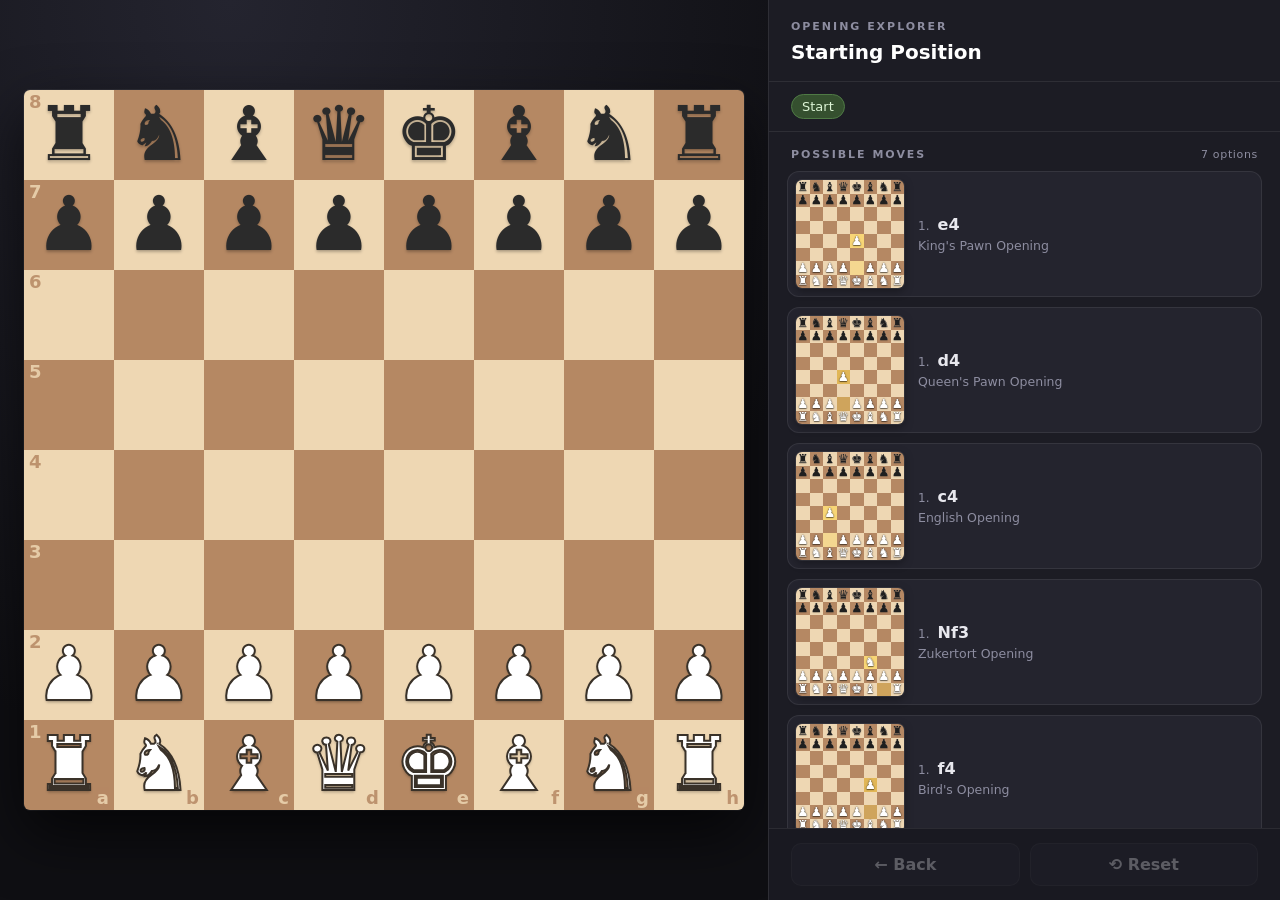
==== index.html @ a08f06f2 "move html to root for gh pages" ====
<!DOCTYPE html>
<html lang="en">
<head>
<meta charset="utf-8">
<meta name="viewport" content="width=device-width, initial-scale=1">
<title>Chess Opening Explorer</title>
<style>
  :root {
    --bg:        #14141a;
    --panel:     #1c1c24;
    --panel-2:   #24242e;
    --line:      rgba(255,255,255,.08);
    --text:      #e8e8ee;
    --muted:     #8d8da0;
    --accent:    #7cc46a;
    --light-sq:  #eed7b3;
    --dark-sq:   #b58863;
  }

  *, *::before, *::after { box-sizing: border-box; }
  html, body { margin: 0; height: 100%; }

  body {
    font-family: ui-sans-serif, system-ui, -apple-system, "Segoe UI", Roboto, Helvetica, Arial, sans-serif;
    background: var(--bg);
    color: var(--text);
    overflow: hidden;
    -webkit-font-smoothing: antialiased;
  }

  .app { display: flex; height: 100dvh; }

  /* ============ LEFT — BOARD (60%) ============ */
  .board-panel {
    flex: 0 0 60%;
    max-width: 60%;
    min-width: 0;
    display: flex;
    align-items: center;
    justify-content: center;
    padding: 24px;
    background: radial-gradient(120% 120% at 30% 0%, #24242f 0%, #0f0f13 70%);
    --board-size: min(calc(60vw - 48px), calc(100vh - 48px));
  }

  .board {
    width: var(--board-size);
    height: var(--board-size);
    display: grid;
    grid-template-columns: repeat(8, 1fr);
    grid-template-rows: repeat(8, 1fr);
    border-radius: 6px;
    overflow: hidden;
    box-shadow: 0 24px 60px rgba(0,0,0,.65), 0 0 0 1px rgba(255,255,255,.07);
  }

  .sq {
    position: relative;
    display: flex;
    align-items: center;
    justify-content: center;
    user-select: none;
  }
  .sq.light { background: var(--light-sq); }
  .sq.dark  { background: var(--dark-sq); }

  /* last-move highlight painted under the piece */
  .sq.last { box-shadow: inset 0 0 0 100px rgba(255, 214, 79, .35); }

  .piece {
    position: relative;
    z-index: 2;
    line-height: 1;
    pointer-events: none;
    font-size: calc(var(--board-size) / 8 * 0.84);
  }
  .piece.w {
    color: #ffffff;
    -webkit-text-stroke: calc(var(--board-size) / 8 * 0.022) #3a3229;
    text-shadow: 0 2px 3px rgba(0,0,0,.35);
  }
  .piece.b {
    color: #2b2b2b;
    text-shadow: 0 2px 3px rgba(0,0,0,.25);
  }
  .sq.dest .piece { animation: pop .18s ease-out; }
  @keyframes pop {
    from { transform: scale(.82); opacity: .35; }
    to   { transform: scale(1);   opacity: 1; }
  }

  .coord {
    position: absolute;
    z-index: 1;
    font-size: calc(var(--board-size) / 8 * 0.2);
    font-weight: 700;
    line-height: 1;
    pointer-events: none;
    opacity: .85;
  }
  .coord.rank { top: 3px; left: 5px; }
  .coord.file { bottom: 3px; right: 5px; }
  .sq.light .coord { color: var(--dark-sq); }
  .sq.dark  .coord { color: var(--light-sq); }

  /* ============ RIGHT — PANEL (40%) ============ */
  .side-panel {
    flex: 1 1 40%;
    min-width: 0;
    display: flex;
    flex-direction: column;
    background: var(--panel);
    border-left: 1px solid var(--line);
    overflow: hidden;
  }

  .side-header {
    padding: 20px 22px 16px;
    border-bottom: 1px solid var(--line);
    flex: 0 0 auto;
  }
  .side-header h1 {
    margin: 0 0 7px;
    font-size: 11px;
    font-weight: 700;
    letter-spacing: .18em;
    text-transform: uppercase;
    color: var(--muted);
  }
  .opening-name {
    font-size: 20px;
    font-weight: 650;
    line-height: 1.25;
    color: #fff;
  }

  /* --- history chips --- */
  .history {
    flex: 0 0 auto;
    display: flex;
    flex-wrap: wrap;
    gap: 6px;
    padding: 12px 22px;
    border-bottom: 1px solid var(--line);
    max-height: 118px;
    overflow-y: auto;
  }
  .hist-chip {
    font: inherit;
    font-size: 13px;
    padding: 4px 10px;
    border-radius: 999px;
    border: 1px solid var(--line);
    background: var(--panel-2);
    color: var(--muted);
    white-space: nowrap;
    cursor: pointer;
    transition: background .14s, color .14s, border-color .14s;
  }
  .hist-chip:hover { color: #fff; border-color: rgba(255,255,255,.28); }
  .hist-chip.current {
    background: #35502f;
    border-color: #4f7a45;
    color: #ddf5d6;
  }

  /* --- moves list --- */
  .moves-wrap {
    flex: 1 1 auto;
    display: flex;
    flex-direction: column;
    min-height: 0;
  }
  .moves-head {
    flex: 0 0 auto;
    display: flex;
    justify-content: space-between;
    align-items: baseline;
    padding: 16px 22px 10px;
    font-size: 11px;
    font-weight: 700;
    letter-spacing: .18em;
    text-transform: uppercase;
    color: var(--muted);
  }
  .moves-head span:last-child { letter-spacing: .06em; text-transform: none; font-weight: 500; }

  .moves {
    flex: 1 1 auto;
    overflow-y: auto;
    padding: 0 18px 20px;
    display: flex;
    flex-direction: column;
    gap: 10px;
    scrollbar-width: thin;
    scrollbar-color: #3a3a48 transparent;
  }
  .moves::-webkit-scrollbar { width: 8px; }
  .moves::-webkit-scrollbar-thumb { background: #3a3a48; border-radius: 4px; }

  /* --- a move card: mini board + text --- */
  .move-btn {
    display: flex;
    align-items: center;
    gap: 14px;
    width: 100%;
    padding: 8px;
    border-radius: 12px;
    border: 1px solid var(--line);
    background: var(--panel-2);
    color: var(--text);
    font: inherit;
    text-align: left;
    cursor: pointer;
    animation: fadeUp .2s ease-out both;
    transition: background .12s, border-color .12s, transform .06s;
  }
  .move-btn:hover,
  .move-btn:focus-visible {
    background: #2e2e3a;
    border-color: rgba(124,196,106,.6);
    outline: none;
  }
  .move-btn:active { transform: scale(.995); }

  @keyframes fadeUp {
    from { opacity: 0; transform: translateY(5px); }
    to   { opacity: 1; transform: none; }
  }

  /* mini board (also used by the large hover preview) */
  .mini-board {
    --mini: 108px;
    flex: 0 0 auto;
    width: var(--mini);
    height: var(--mini);
    display: grid;
    grid-template-columns: repeat(8, 1fr);
    grid-template-rows: repeat(8, 1fr);
    border-radius: 6px;
    overflow: hidden;
    box-shadow: 0 0 0 1px rgba(255,255,255,.08), 0 3px 10px rgba(0,0,0,.35);
  }
  .mini-board .msq {
    position: relative;
    display: flex;
    align-items: center;
    justify-content: center;
  }
  .mini-board .msq.light { background: var(--light-sq); }
  .mini-board .msq.dark  { background: var(--dark-sq); }
  .mini-board .msq.last  { box-shadow: inset 0 0 0 100px rgba(255,214,79,.35); }
  .mini-board .msq.dest  { box-shadow: inset 0 0 0 100px rgba(255,214,79,.6); }

  .mini-board .mpiece {
    position: relative;
    z-index: 2;
    line-height: 1;
    pointer-events: none;
    font-size: calc(var(--mini) / 8 * 0.92);
  }
  .mini-board .mpiece.w {
    color: #ffffff;
    text-shadow: 0 0 1.5px rgba(0,0,0,.85), 0 1px 1px rgba(0,0,0,.45);
  }
  .mini-board .mpiece.b {
    color: #1f1f1f;
    text-shadow: 0 0 1px rgba(255,255,255,.35), 0 1px 1px rgba(0,0,0,.3);
  }

  /* text next to the preview */
  .move-main {
    display: flex;
    flex-direction: column;
    gap: 4px;
    min-width: 0;
    flex: 1 1 auto;
  }
  .move-san-row {
    display: flex;
    align-items: baseline;
    gap: 8px;
    min-width: 0;
  }
  .move-num {
    font-size: 12px;
    font-variant-numeric: tabular-nums;
    color: var(--muted);
  }
  .move-san {
    font-size: 16px;
    font-weight: 650;
    letter-spacing: .01em;
  }
  .move-label {
    font-size: 12.5px;
    color: var(--muted);
    overflow: hidden;
    text-overflow: ellipsis;
    white-space: nowrap;
  }
  .move-arrow {
    margin-left: auto;
    padding-right: 4px;
    color: var(--accent);
    opacity: 0;
    transition: opacity .14s, transform .14s;
  }
  .move-btn:hover .move-arrow,
  .move-btn:focus-visible .move-arrow { opacity: 1; transform: translateX(2px); }

  .empty {
    padding: 26px 20px;
    border: 1px dashed rgba(255,255,255,.16);
    border-radius: 10px;
    color: var(--muted);
    font-size: 14px;
    line-height: 1.65;
    text-align: center;
  }

  /* ---------- LARGE HOVER PREVIEW ---------- */
  .preview {
    position: fixed;
    z-index: 200;
    display: none;
    padding: 10px;
    border-radius: 14px;
    background: rgba(16,16,21,.97);
    border: 1px solid rgba(255,255,255,.13);
    box-shadow: 0 30px 70px rgba(0,0,0,.72), 0 0 0 1px rgba(0,0,0,.4);
    pointer-events: none;            /* never steals the mouse */
    opacity: 0;
    transition: opacity .1s ease-out;
  }
  .preview-board {
    border-radius: 8px;
    box-shadow: 0 0 0 1px rgba(255,255,255,.12), 0 6px 18px rgba(0,0,0,.45);
  }
  .preview-cap {
    margin-top: 9px;
    font-size: 12.5px;
    line-height: 1.3;
    color: var(--muted);
    text-align: center;
    white-space: nowrap;
    overflow: hidden;
    text-overflow: ellipsis;
  }
  .preview-cap b { color: var(--text); font-weight: 650; }

  /* --- footer --- */
  .side-footer {
    flex: 0 0 auto;
    display: flex;
    gap: 10px;
    padding: 14px 22px;
    border-top: 1px solid var(--line);
    background: #191921;
  }
  .side-footer button {
    flex: 1;
    padding: 11px 14px;
    border-radius: 10px;
    border: 1px solid var(--line);
    background: var(--panel-2);
    color: var(--text);
    font: inherit;
    font-weight: 600;
    cursor: pointer;
    transition: background .14s, opacity .14s;
  }
  .side-footer button:hover:not(:disabled) { background: #2e2e3a; }
  .side-footer button:disabled { opacity: .32; cursor: default; }

  /* ============ RESPONSIVE ============ */
  @media (max-width: 1200px) {
    .mini-board { --mini: 92px; }
  }
  @media (max-width: 860px) {
    html, body { overflow: auto; height: auto; }
    .app { flex-direction: column; height: auto; }
    .board-panel {
      flex: 0 0 auto;
      max-width: none;
      padding: 14px;
      --board-size: min(92vw, 58vh);
    }
    .side-panel {
      flex: 0 0 auto;
      border-left: none;
      border-top: 1px solid var(--line);
      min-height: 60vh;
    }
    .moves { max-height: none; }
    .mini-board { --mini: 100px; }
  }
  @media (max-width: 520px) {
    .mini-board { --mini: 84px; }
  }
</style>
</head>
<body>

<div class="app">

  <!-- LEFT: board -->
  <section class="board-panel">
    <div class="board" id="board"></div>
  </section>

  <!-- RIGHT: moves -->
  <aside class="side-panel">
    <header class="side-header">
      <h1>Opening Explorer</h1>
      <div class="opening-name" id="openingName">Starting Position</div>
    </header>

    <div class="history" id="history"></div>

    <div class="moves-wrap">
      <div class="moves-head">
        <span>Possible moves</span>
        <span id="moveCount"></span>
      </div>
      <div class="moves" id="moves"></div>
    </div>

    <footer class="side-footer">
      <button id="backBtn">← Back</button>
      <button id="resetBtn">⟲ Reset</button>
    </footer>
  </aside>

</div>

<!-- floating large preview (positioned by JS, never captures the mouse) -->
<div class="preview" id="preview" aria-hidden="true">
  <div id="previewFrame"></div>
  <div class="preview-cap" id="previewCap"></div>
</div>

<script>
"use strict";

/* =========================================================
   1. CHESS BOARD CORE
   Board = array of 64. Index 0 = a8, index 63 = h1.
   Uppercase = white, lowercase = black, null = empty.
   ========================================================= */

const FILES = "abcdefgh";
const GLYPH = { k:"♚", q:"♛", r:"♜", b:"♝", n:"♞", p:"♟" };

function initialBoard() {
  const b = new Array(64).fill(null);
  const back = ["r","n","b","q","k","b","n","r"];
  for (let i = 0; i < 8; i++) {
    b[i]      = back[i];               // rank 8 (black)
    b[8 + i]  = "p";                   // rank 7
    b[48 + i] = "P";                   // rank 2
    b[56 + i] = back[i].toUpperCase(); // rank 1 (white)
  }
  return b;
}

function sqIndex(sq) {
  return (8 - parseInt(sq[1], 10)) * 8 + FILES.indexOf(sq[0]);
}

/** Apply a UCI move (e2e4 / e7e8q / e1g1) — returns a NEW board. */
function applyUci(board, uci) {
  const b      = board.slice();
  const from   = sqIndex(uci.slice(0, 2));
  const to     = sqIndex(uci.slice(2, 4));
  const promo  = uci[4];
  const piece  = b[from];
  if (!piece) return b;                       // safety

  const lower  = piece.toLowerCase();
  const isWhite = piece === piece.toUpperCase();

  b[to] = promo ? (isWhite ? promo.toUpperCase() : promo) : piece;
  b[from] = null;

  // Castling: king moves two files
  if (lower === "k" && Math.abs((to % 8) - (from % 8)) === 2) {
    const row = Math.floor(from / 8) * 8;
    if (to % 8 === 6) {            // kingside
      b[row + 5] = b[row + 7];
      b[row + 7] = null;
    } else {                       // queenside
      b[row + 3] = b[row + 0];
      b[row + 0] = null;
    }
  }

  // En passant: pawn moves diagonally onto an empty square
  if (lower === "p" && (from % 8) !== (to % 8) && !board[to]) {
    b[Math.floor(from / 8) * 8 + (to % 8)] = null;
  }

  return b;
}

/* =========================================================
   2. OPENING TREE
   n(label, children)  -> position node
   m(san, uci, node)   -> move leading to that node
   ========================================================= */

const n = (label, children) => ({ label, children: children || [] });
const m = (san, uci, next)  => ({ san, uci, next });

const ROOT = n("Starting Position", [

  /* ------------------------- 1. e4 ------------------------- */
  m("e4", "e2e4", n("King's Pawn Opening", [

    m("e5", "e7e5", n("Open Game", [
      m("Nf3", "g1f3", n("King's Knight Opening", [
        m("Nc6", "b8c6", n("Open Game", [
          m("Bb5", "f1b5", n("Ruy Lopez", [
            m("a6", "a7a6", n("Morphy Defense", [
              m("Ba4", "b5a4", n("Ruy Lopez: Main Line", [
                m("Nf6", "g8f6", n("Ruy Lopez: Closed", [
                  m("O-O", "e1g1", n("Ruy Lopez: Closed", [
                    m("Be7", "f8e7", n("Ruy Lopez: Closed Main Line"))
                  ]))
                ])),
                m("Bc5", "f8c5", n("Ruy Lopez: Classical"))
              ])),
              m("Bxc6", "b5c6", n("Exchange Variation", [
                m("dxc6", "d7c6", n("Ruy Lopez: Exchange"))
              ]))
            ])),
            m("Nf6", "g8f6", n("Berlin Defense", [
              m("O-O", "e1g1", n("Berlin Defense", [
                m("Nxe4", "f6e4", n("Berlin: Main Line"))
              ]))
            ])),
            m("Bc5", "f8c5", n("Classical Defense", [
              m("c3", "c2c3", n("Ruy Lopez: Classical", [
                m("Nf6", "g8f6", n("Ruy Lopez: Classical"))
              ]))
            ]))
          ])),
          m("Bc4", "f1c4", n("Italian Game", [
            m("Bc5", "f8c5", n("Giuoco Piano", [
              m("c3", "c2c3", n("Giuoco Piano")),
              m("b4", "b2b4", n("Evans Gambit"))
            ])),
            m("Nf6", "g8f6", n("Two Knights Defense", [
              m("Ng5", "f3g5", n("Two Knights: Main Line", [
                m("d5", "d7d5", n("Two Knights: Main Line"))
              ]))
            ]))
          ])),
          m("d4", "d2d4", n("Scotch Game", [
            m("exd4", "e5d4", n("Scotch Game", [
              m("Nxd4", "f3d4", n("Scotch Game", [
                m("Nf6", "g8f6", n("Scotch: Classical"))
              ]))
            ]))
          ])),
          m("Nc3", "b1c3", n("Three Knights Opening"))
        ])),
        m("Nf6", "g8f6", n("Petrov Defense", [
          m("Nxe5", "f3e5", n("Petrov Defense", [
            m("d6", "d7d6", n("Petrov: Main Line"))
          ]))
        ])),
        m("d6", "d7d6", n("Philidor Defense", [
          m("d4", "d2d4", n("Philidor Defense", [
            m("exd4", "e5d4", n("Philidor: Exchange"))
          ]))
        ]))
      ])),
      m("Nc3", "b1c3", n("Vienna Game", [
        m("Nf6", "g8f6", n("Vienna Game"))
      ])),
      m("f4", "f2f4", n("King's Gambit", [
        m("exf4", "e5f4", n("King's Gambit Accepted"))
      ])),
      m("Bc4", "f1c4", n("Bishop's Opening", [
        m("Nf6", "g8f6", n("Bishop's Opening"))
      ])),
      m("d4", "d2d4", n("Center Game", [
        m("exd4", "e5d4", n("Center Game"))
      ]))
    ])),

    m("c5", "c7c5", n("Sicilian Defense", [
      m("Nf3", "g1f3", n("Sicilian: Open", [
        m("d6", "d7d6", n("Sicilian: Najdorf / Dragon", [
          m("d4", "d2d4", n("Sicilian: Open", [
            m("cxd4", "c5d4", n("Sicilian: Open", [
              m("Nxd4", "f3d4", n("Sicilian: Open", [
                m("Nf6", "g8f6", n("Sicilian: Open", [
                  m("Nc3", "b1c3", n("Sicilian: Main Lines", [
                    m("a6", "a7a6", n("Najdorf Variation")),
                    m("g6", "g7g6", n("Dragon Variation")),
                    m("e6", "e7e6", n("Scheveningen Variation"))
                  ]))
                ]))
              ]))
            ]))
          ]))
        ])),
        m("Nc6", "b8c6", n("Old Sicilian", [
          m("d4", "d2d4", n("Sicilian: Open", [
            m("cxd4", "c5d4", n("Sicilian: Open", [
              m("Nxd4", "f3d4", n("Sicilian: Open", [
                m("Nf6", "g8f6", n("Sveshnikov Variation", [
                  m("Nc3", "b1c3", n("Sveshnikov", [
                    m("e5", "e7e5", n("Sveshnikov Variation"))
                  ]))
                ]))
              ]))
            ]))
          ]))
        ])),
        m("e6", "e7e6", n("Sicilian: Kan", [
          m("d4", "d2d4", n("Sicilian: Kan", [
            m("cxd4", "c5d4", n("Sicilian: Kan", [
              m("Nxd4", "f3d4", n("Sicilian: Kan", [
                m("a6", "a7a6", n("Kan Variation"))
              ]))
            ]))
          ]))
        ]))
      ])),
      m("Nc3", "b1c3", n("Closed Sicilian", [
        m("Nc6", "b8c6", n("Closed Sicilian", [
          m("g3", "g2g3", n("Closed Sicilian"))
        ]))
      ])),
      m("c3", "c2c3", n("Alapin Variation", [
        m("d5", "d7d5", n("Alapin Variation", [
          m("exd5", "e4d5", n("Alapin Variation", [
            m("Qxd5", "d8d5", n("Alapin: Main Line"))
          ]))
        ]))
      ])),
      m("d4", "d2d4", n("Smith-Morra Gambit", [
        m("cxd4", "c5d4", n("Smith-Morra Gambit", [
          m("c3", "c2c3", n("Smith-Morra Gambit", [
            m("dxc3", "d4c3", n("Smith-Morra Accepted"))
          ]))
        ]))
      ]))
    ])),

    m("e6", "e7e6", n("French Defense", [
      m("d4", "d2d4", n("French Defense", [
        m("d5", "d7d5", n("French Defense", [
          m("Nc3", "b1c3", n("French: Classical", [
            m("Nf6", "g8f6", n("French: Classical", [
              m("e5", "e4e5", n("Steinitz Variation", [
                m("Nfd7", "f6d7", n("French: Steinitz"))
              ]))
            ])),
            m("Bb4", "f8b4", n("Winawer Variation"))
          ])),
          m("Nd2", "b1d2", n("Tarrasch Variation")),
          m("e5", "e4e5", n("Advance Variation", [
            m("c5", "c7c5", n("French: Advance"))
          ])),
          m("exd5", "e4d5", n("Exchange Variation", [
            m("exd5", "e6d5", n("French: Exchange"))
          ]))
        ]))
      ]))
    ])),

    m("c6", "c7c6", n("Caro-Kann Defense", [
      m("d4", "d2d4", n("Caro-Kann", [
        m("d5", "d7d5", n("Caro-Kann", [
          m("Nc3", "b1c3", n("Caro-Kann: Classical", [
            m("dxe4", "d5e4", n("Caro-Kann: Classical"))
          ])),
          m("e5", "e4e5", n("Caro-Kann: Advance")),
          m("exd5", "e4d5", n("Caro-Kann: Exchange", [
            m("cxd5", "c6d5", n("Caro-Kann: Exchange"))
          ]))
        ]))
      ]))
    ])),

    m("d5", "d7d5", n("Scandinavian Defense", [
      m("exd5", "e4d5", n("Scandinavian", [
        m("Qxd5", "d8d5", n("Scandinavian", [
          m("Nc3", "b1c3", n("Scandinavian: Main Line", [
            m("Qa5", "d5a5", n("Scandinavian: Main Line"))
          ]))
        ]))
      ]))
    ])),

    m("Nf6", "g8f6", n("Alekhine Defense", [
      m("e5", "e4e5", n("Alekhine Defense", [
        m("Nd5", "f6d5", n("Alekhine: Main Line"))
      ]))
    ])),

    m("d6", "d7d6", n("Pirc Defense", [
      m("d4", "d2d4", n("Pirc Defense", [
        m("Nf6", "g8f6", n("Pirc Defense", [
          m("Nc3", "b1c3", n("Pirc: Classical", [
            m("g6", "g7g6", n("Pirc: Classical"))
          ]))
        ]))
      ]))
    ])),

    m("g6", "g7g6", n("Modern Defense", [
      m("d4", "d2d4", n("Modern Defense", [
        m("Bg7", "f8g7", n("Modern Defense"))
      ]))
    ])),

    m("b6", "b7b6", n("Owen's Defense")),
    m("Nc6", "b8c6", n("Nimzowitsch Defense"))
  ])),

  /* ------------------------- 1. d4 ------------------------- */
  m("d4", "d2d4", n("Queen's Pawn Opening", [

    m("d5", "d7d5", n("Closed Game", [
      m("c4", "c2c4", n("Queen's Gambit", [
        m("e6", "e7e6", n("Queen's Gambit Declined", [
          m("Nc3", "b1c3", n("QGD", [
            m("Nf6", "g8f6", n("QGD: Main Line"))
          ])),
          m("Nf3", "g1f3", n("QGD", [
            m("Nf6", "g8f6", n("QGD: Main Line"))
          ]))
        ])),
        m("c6", "c7c6", n("Slav Defense", [
          m("Nf3", "g1f3", n("Slav Defense", [
            m("Nf6", "g8f6", n("Slav: Main Line"))
          ])),
          m("Nc3", "b1c3", n("Slav Defense", [
            m("dxc4", "d5c4", n("Slav: Main Line"))
          ]))
        ])),
        m("dxc4", "d5c4", n("Queen's Gambit Accepted", [
          m("e3", "e2e3", n("QGA", [
            m("Nf6", "g8f6", n("QGA: Main Line"))
          ]))
        ])),
        m("Nf6", "g8f6", n("Marshall Defense"))
      ])),
      m("Nf3", "g1f3", n("Queen's Pawn", [
        m("Nf6", "g8f6", n("Queen's Pawn", [
          m("c4", "c2c4", n("Transposition to QGD"))
        ]))
      ])),
      m("Bf4", "c1f4", n("London System", [
        m("Nf6", "g8f6", n("London System", [
          m("e3", "e2e3", n("London System"))
        ]))
      ]))
    ])),

    m("Nf6", "g8f6", n("Indian Defense", [
      m("c4", "c2c4", n("Indian Defense", [
        m("e6", "e7e6", n("Nimzo-Indian", [
          m("Nc3", "b1c3", n("Nimzo-Indian", [
            m("Bb4", "f8b4", n("Nimzo-Indian Defense"))
          ]))
        ])),
        m("g6", "g7g6", n("King's Indian", [
          m("Nc3", "b1c3", n("King's Indian", [
            m("Bg7", "f8g7", n("King's Indian", [
              m("e4", "e2e4", n("King's Indian", [
                m("d6", "d7d6", n("King's Indian: Classical"))
              ]))
            ]))
          ]))
        ])),
        m("e5", "e7e5", n("Budapest Gambit"))
      ])),
      m("Nf3", "g1f3", n("Indian Defense", [
        m("g6", "g7g6", n("King's Indian Setup", [
          m("c4", "c2c4", n("King's Indian Setup", [
            m("Bg7", "f8g7", n("King's Indian Setup"))
          ]))
        ]))
      ]))
    ])),

    m("e6", "e7e6", n("Dutch Defense (via e6)", [
      m("c4", "c2c4", n("Dutch Defense", [
        m("f5", "f7f5", n("Dutch Defense"))
      ]))
    ])),

    m("f5", "f7f5", n("Dutch Defense")),
    m("d6", "d7d6", n("Pirc Setup", [
      m("e4", "e2e4", n("Transposition to Pirc"))
    ])),
    m("c5", "c7c5", n("Benoni Defense")),
    m("g6", "g7g6", n("Modern Defense"))
  ])),

  /* ------------------------- 1. c4 ------------------------- */
  m("c4", "c2c4", n("English Opening", [
    m("e5", "e7e5", n("English: Reversed Sicilian", [
      m("Nc3", "b1c3", n("English: Reversed Sicilian", [
        m("Nf6", "g8f6", n("English: Four Knights"))
      ]))
    ])),
    m("Nf6", "g8f6", n("English: Anglo-Indian", [
      m("Nc3", "b1c3", n("English: Anglo-Indian", [
        m("e6", "e7e6", n("English: Anglo-Indian"))
      ]))
    ])),
    m("c5", "c7c5", n("English: Symmetrical", [
      m("Nf3", "g1f3", n("English: Symmetrical", [
        m("Nc6", "b8c6", n("English: Symmetrical"))
      ]))
    ])),
    m("e6", "e7e6", n("English: Agincourt", [
      m("Nf3", "g1f3", n("English", [
        m("d5", "d7d5", n("English: Anglo-Dutch"))
      ]))
    ]))
  ])),

  /* ------------------------- 1. Nf3 ------------------------ */
  m("Nf3", "g1f3", n("Zukertort Opening", [
    m("d5", "d7d5", n("Zukertort", [
      m("d4", "d2d4", n("Zukertort", [
        m("Nf6", "g8f6", n("Transposition to QGD"))
      ]))
    ])),
    m("Nf6", "g8f6", n("Zukertort", [
      m("c4", "c2c4", n("Transposition to English", [
        m("e6", "e7e6", n("Transposition"))
      ]))
    ]))
  ])),

  /* ---------------------- other first moves ---------------- */
  m("f4", "f2f4", n("Bird's Opening", [
    m("d5", "d7d5", n("Bird's Opening"))
  ])),
  m("b3", "b2b3", n("Nimzo-Larsen Attack")),
  m("g3", "g2g3", n("Benko Opening"))
]);

/* =========================================================
   3. APP STATE + RENDERING
   ========================================================= */

const boardEl       = document.getElementById("board");
const movesEl       = document.getElementById("moves");
const historyEl     = document.getElementById("history");
const openingNameEl = document.getElementById("openingName");
const moveCountEl   = document.getElementById("moveCount");
const backBtn       = document.getElementById("backBtn");
const resetBtn      = document.getElementById("resetBtn");

const previewEl      = document.getElementById("preview");
const previewFrame   = document.getElementById("previewFrame");
const previewCap     = document.getElementById("previewCap");

/** Moves played from the root, e.g. [ {san,uci,next}, ... ] */
let path = [];

function currentNode() {
  let node = ROOT;
  for (const mv of path) node = mv.next;
  return node;
}

function currentBoard() {
  let b = initialBoard();
  for (const mv of path) b = applyUci(b, mv.uci);
  return b;
}

/* ---------- board rendering ---------- */
function renderBoard(board, lastMove) {
  const fromIdx = lastMove ? sqIndex(lastMove.uci.slice(0, 2)) : -1;
  const toIdx   = lastMove ? sqIndex(lastMove.uci.slice(2, 4)) : -1;

  const frag = document.createDocumentFragment();

  for (let i = 0; i < 64; i++) {
    const row = (i / 8) | 0;
    const col = i % 8;

    const sq = document.createElement("div");
    sq.className = "sq " + ((row + col) % 2 === 0 ? "light" : "dark");
    if (i === fromIdx) sq.classList.add("last");
    if (i === toIdx)   sq.classList.add("last", "dest");

    // coordinates
    if (col === 0) {
      const r = document.createElement("span");
      r.className = "coord rank";
      r.textContent = 8 - row;
      sq.appendChild(r);
    }
    if (row === 7) {
      const f = document.createElement("span");
      f.className = "coord file";
      f.textContent = FILES[col];
      sq.appendChild(f);
    }

    const p = board[i];
    if (p) {
      const el = document.createElement("span");
      const isWhite = p === p.toUpperCase();
      el.className = "piece " + (isWhite ? "w" : "b");
      el.textContent = GLYPH[p.toLowerCase()];
      sq.appendChild(el);
    }

    frag.appendChild(sq);
  }

  boardEl.replaceChildren(frag);
}

/* ---------- reusable mini board builder ---------- */
function buildMiniBoard(board, uci, extraClass) {
  const fromIdx = sqIndex(uci.slice(0, 2));
  const toIdx   = sqIndex(uci.slice(2, 4));

  const wrap = document.createElement("span");
  wrap.className = "mini-board" + (extraClass ? " " + extraClass : "");
  wrap.setAttribute("aria-hidden", "true");

  const frag = document.createDocumentFragment();

  for (let i = 0; i < 64; i++) {
    const row = (i / 8) | 0;
    const col = i % 8;

    const sq = document.createElement("span");
    sq.className = "msq " + ((row + col) % 2 === 0 ? "light" : "dark");
    if (i === fromIdx) sq.classList.add("last");
    if (i === toIdx)   sq.classList.add("last", "dest");

    const p = board[i];
    if (p) {
      const el = document.createElement("span");
      const isWhite = p === p.toUpperCase();
      el.className = "mpiece " + (isWhite ? "w" : "b");
      el.textContent = GLYPH[p.toLowerCase()];
      sq.appendChild(el);
    }

    frag.appendChild(sq);
  }

  wrap.appendChild(frag);
  return wrap;
}

/* =========================================================
   4. LARGE HOVER PREVIEW
   ========================================================= */

let previewToken = 0;

/** Size of the large board, kept reasonable for any viewport. */
function previewSize() {
  const byHeight = window.innerHeight * 0.46;
  const byWidth  = window.innerWidth  * 0.30;
  return Math.round(Math.min(380, Math.max(190, Math.min(byHeight, byWidth))));
}

function showPreview(anchorEl, board, mv) {
  const token = ++previewToken;
  const size  = previewSize();

  // 1) content
  const grid = buildMiniBoard(board, mv.uci, "preview-board");
  grid.style.setProperty("--mini", size + "px");
  previewFrame.replaceChildren(grid);

  previewCap.replaceChildren();
  const sanB = document.createElement("b");
  sanB.textContent = mv.san;
  previewCap.append(sanB, document.createTextNode("  ·  " + mv.next.label));

  // 2) make it measurable but invisible
  previewEl.style.width   = (size + 22) + "px";   // 10px padding + 1px border each side
  previewEl.style.display = "block";
  previewEl.style.opacity = "0";

  // 3) position next to the card
  const r  = anchorEl.getBoundingClientRect();
  const pw = previewEl.offsetWidth;
  const ph = previewEl.offsetHeight;
  const GAP = 18;
  const PAD = 10;

  let left = r.left - pw - GAP;                       // preferred: to the left, over the board
  if (left < PAD) left = r.right + GAP;               // else: to the right
  if (left + pw > window.innerWidth - PAD) {          // last resort: clamp inside
    left = Math.max(PAD, window.innerWidth - pw - PAD);
  }

  let top = r.top + r.height / 2 - ph / 2;            // vertically centered on the card
  top = Math.max(PAD, Math.min(top, window.innerHeight - ph - PAD));

  previewEl.style.left = Math.round(left) + "px";
  previewEl.style.top  = Math.round(top)  + "px";

  // 4) fade in (only if this call is still the latest one)
  requestAnimationFrame(() => {
    if (token === previewToken) previewEl.style.opacity = "1";
  });
}

function hidePreview() {
  previewToken++;
  previewEl.style.display = "none";
  previewEl.style.opacity = "0";
  previewFrame.replaceChildren();
}

/* ---------- history chips ---------- */
function renderHistory() {
  const frag = document.createDocumentFragment();

  const start = document.createElement("button");
  start.className = "hist-chip" + (path.length === 0 ? " current" : "");
  start.textContent = "Start";
  start.addEventListener("click", () => { path = []; render(); });
  frag.appendChild(start);

  path.forEach((mv, i) => {
    const chip = document.createElement("button");
    const moveNo = Math.floor(i / 2) + 1;
    const isWhiteMove = i % 2 === 0;
    chip.className = "hist-chip" + (i === path.length - 1 ? " current" : "");
    chip.textContent = (isWhiteMove ? moveNo + ". " : "") + mv.san;
    chip.addEventListener("click", () => { path = path.slice(0, i + 1); render(); });
    frag.appendChild(chip);
  });

  historyEl.replaceChildren(frag);
  historyEl.scrollTop = historyEl.scrollHeight;
}

/* ---------- move cards with mini board previews ---------- */
function renderMoves(node, board) {
  const count = node.children.length;
  moveCountEl.textContent = count ? count + (count === 1 ? " option" : " options") : "";

  if (!count) {
    const div = document.createElement("div");
    div.className = "empty";
    div.innerHTML = "End of this line.<br>Use <strong>← Back</strong> to try another option.";
    movesEl.replaceChildren(div);
    return;
  }

  const moveNo = Math.floor(path.length / 2) + 1;
  const whiteToMove = path.length % 2 === 0;

  const frag = document.createDocumentFragment();

  node.children.forEach((mv, i) => {
    // board position that WOULD result from this move
    const after = applyUci(board, mv.uci);

    const btn = document.createElement("button");
    btn.className = "move-btn";
    btn.style.animationDelay = (i * 22) + "ms";
    btn.setAttribute("aria-label", mv.san + ", " + mv.next.label);

    // 1) small board preview
    btn.appendChild(buildMiniBoard(after, mv.uci));

    // 2) text
    const main = document.createElement("span");
    main.className = "move-main";

    const sanRow = document.createElement("span");
    sanRow.className = "move-san-row";

    const num = document.createElement("span");
    num.className = "move-num";
    num.textContent = whiteToMove ? moveNo + "." : moveNo + "…";

    const san = document.createElement("span");
    san.className = "move-san";
    san.textContent = mv.san;

    sanRow.append(num, san);

    const label = document.createElement("span");
    label.className = "move-label";
    label.textContent = mv.next.label;

    main.append(sanRow, label);

    // 3) arrow
    const arrow = document.createElement("span");
    arrow.className = "move-arrow";
    arrow.textContent = "→";

    btn.append(main, arrow);

    // 4) behaviour
    btn.addEventListener("mouseenter", () => showPreview(btn, after, mv));
    btn.addEventListener("mouseleave", hidePreview);
    btn.addEventListener("focus",      () => showPreview(btn, after, mv));
    btn.addEventListener("blur",       hidePreview);

    btn.addEventListener("click", () => {
      hidePreview();
      path.push(mv);
      render();
    });

    frag.appendChild(btn);
  });

  movesEl.replaceChildren(frag);
  movesEl.scrollTop = 0;
}

/* ---------- master render ---------- */
function render() {
  hidePreview();

  const node     = currentNode();
  const board    = currentBoard();
  const lastMove = path.length ? path[path.length - 1] : null;

  renderBoard(board, lastMove);
  openingNameEl.textContent = node.label;
  renderHistory();
  renderMoves(node, board);

  backBtn.disabled  = path.length === 0;
  resetBtn.disabled = path.length === 0;
}

/* ---------- controls ---------- */
backBtn.addEventListener("click", () => {
  if (path.length) { path.pop(); render(); }
});
resetBtn.addEventListener("click", () => {
  path = [];
  render();
});
document.addEventListener("keydown", (e) => {
  if (e.key === "ArrowLeft" && path.length) { path.pop(); render(); }
  if (e.key === "Escape") hidePreview();
});

/* the floating preview must never be stale */
movesEl.addEventListener("scroll", hidePreview, { passive: true });
window.addEventListener("scroll", hidePreview, { passive: true });
window.addEventListener("resize", hidePreview);

/* ---------- go ---------- */
render();
</script>
</body>
</html>
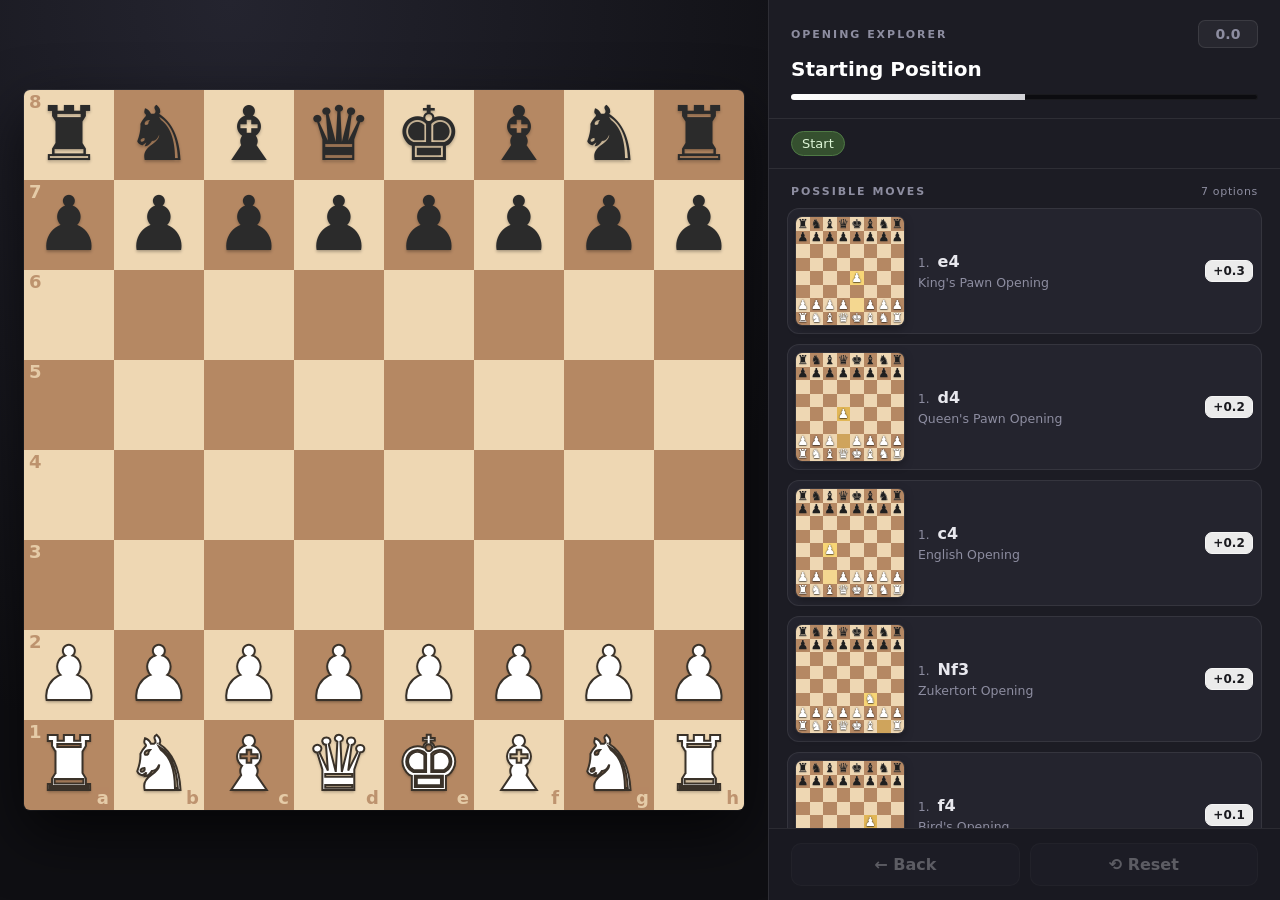
==== commit 0bfc0386: "add move scores" ====
--- a/index.html
+++ b/index.html
@@ -114,13 +114,21 @@
     overflow: hidden;
   }
 
+  /* ---------- header with score + eval bar ---------- */
   .side-header {
-    padding: 20px 22px 16px;
+    padding: 20px 22px 18px;
     border-bottom: 1px solid var(--line);
     flex: 0 0 auto;
   }
-  .side-header h1 {
-    margin: 0 0 7px;
+  .header-row {
+    display: flex;
+    align-items: center;
+    justify-content: space-between;
+    gap: 12px;
+    margin-bottom: 9px;
+  }
+  .header-row h1 {
+    margin: 0;
     font-size: 11px;
     font-weight: 700;
     letter-spacing: .18em;
@@ -134,7 +142,49 @@
     color: #fff;
   }
 
-  /* --- history chips --- */
+  /* chess.com-style eval bar */
+  .eval-bar {
+    margin-top: 12px;
+    height: 6px;
+    border-radius: 3px;
+    background: #0c0c10;
+    overflow: hidden;
+    box-shadow: inset 0 0 0 1px rgba(255,255,255,.06);
+  }
+  .eval-fill {
+    height: 100%;
+    width: 50%;
+    background: linear-gradient(90deg, #ffffff, #d2d2d6);
+    transition: width .35s cubic-bezier(.22,.61,.36,1);
+  }
+
+  /* ---------- score badges (shared) ---------- */
+  .score-badge {
+    display: inline-flex;
+    align-items: center;
+    justify-content: center;
+    min-width: 48px;
+    padding: 4px 9px;
+    border-radius: 7px;
+    font-size: 12.5px;
+    font-weight: 700;
+    font-variant-numeric: tabular-nums;
+    letter-spacing: .01em;
+    white-space: nowrap;
+    border: 1px solid transparent;
+    transition: background .15s, color .15s, border-color .15s;
+  }
+  .score-badge.w  { background: #ebebeb; color: #1a1a1f; border-color: #f5f5f5; }
+  .score-badge.b  { background: #17171d; color: #ebebeb; border-color: rgba(255,255,255,.22); }
+  .score-badge.eq { background: rgba(255,255,255,.05); color: var(--muted); border-color: rgba(255,255,255,.09); }
+
+  .header-score {
+    font-size: 14px;
+    padding: 5px 12px;
+    min-width: 60px;
+  }
+
+  /* ---------- history chips ---------- */
   .history {
     flex: 0 0 auto;
     display: flex;
@@ -164,7 +214,7 @@
     color: #ddf5d6;
   }
 
-  /* --- moves list --- */
+  /* ---------- moves list ---------- */
   .moves-wrap {
     flex: 1 1 auto;
     display: flex;
@@ -228,7 +278,7 @@
     to   { opacity: 1; transform: none; }
   }
 
-  /* mini board (also used by the large hover preview) */
+  /* mini board */
   .mini-board {
     --mini: 108px;
     flex: 0 0 auto;
@@ -299,15 +349,14 @@
     text-overflow: ellipsis;
     white-space: nowrap;
   }
-  .move-arrow {
-    margin-left: auto;
-    padding-right: 4px;
-    color: var(--accent);
-    opacity: 0;
-    transition: opacity .14s, transform .14s;
-  }
-  .move-btn:hover .move-arrow,
-  .move-btn:focus-visible .move-arrow { opacity: 1; transform: translateX(2px); }
+
+  /* score badge on each move card */
+  .move-score {
+    flex: 0 0 auto;
+    min-width: 46px;
+    font-size: 12px;
+    padding: 3px 7px;
+  }
 
   .empty {
     padding: 26px 20px;
@@ -329,7 +378,7 @@
     background: rgba(16,16,21,.97);
     border: 1px solid rgba(255,255,255,.13);
     box-shadow: 0 30px 70px rgba(0,0,0,.72), 0 0 0 1px rgba(0,0,0,.4);
-    pointer-events: none;            /* never steals the mouse */
+    pointer-events: none;
     opacity: 0;
     transition: opacity .1s ease-out;
   }
@@ -348,6 +397,17 @@
     text-overflow: ellipsis;
   }
   .preview-cap b { color: var(--text); font-weight: 650; }
+  .preview-score {
+    display: inline-block;
+    font-weight: 700;
+    font-variant-numeric: tabular-nums;
+    padding: 1px 6px;
+    border-radius: 4px;
+    margin-left: 3px;
+  }
+  .preview-score.w  { background: #ebebeb; color: #1a1a1f; }
+  .preview-score.b  { background: #17171d; color: #ebebeb; }
+  .preview-score.eq { color: var(--muted); }
 
   /* --- footer --- */
   .side-footer {
@@ -373,10 +433,7 @@
   .side-footer button:hover:not(:disabled) { background: #2e2e3a; }
   .side-footer button:disabled { opacity: .32; cursor: default; }
 
-  /* ============ RESPONSIVE ============ */
-  @media (max-width: 1200px) {
-    .mini-board { --mini: 92px; }
-  }
+  @media (max-width: 1200px) { .mini-board { --mini: 92px; } }
   @media (max-width: 860px) {
     html, body { overflow: auto; height: auto; }
     .app { flex-direction: column; height: auto; }
@@ -395,25 +452,28 @@
     .moves { max-height: none; }
     .mini-board { --mini: 100px; }
   }
-  @media (max-width: 520px) {
-    .mini-board { --mini: 84px; }
-  }
+  @media (max-width: 520px) { .mini-board { --mini: 84px; } }
 </style>
 </head>
 <body>
 
 <div class="app">
 
-  <!-- LEFT: board -->
   <section class="board-panel">
     <div class="board" id="board"></div>
   </section>
 
-  <!-- RIGHT: moves -->
   <aside class="side-panel">
+
     <header class="side-header">
-      <h1>Opening Explorer</h1>
+      <div class="header-row">
+        <h1>Opening Explorer</h1>
+        <span class="score-badge header-score eq" id="headerScore">0.0</span>
+      </div>
       <div class="opening-name" id="openingName">Starting Position</div>
+      <div class="eval-bar" aria-hidden="true">
+        <div class="eval-fill" id="evalFill"></div>
+      </div>
     </header>
 
     <div class="history" id="history"></div>
@@ -434,11 +494,15 @@
 
 </div>
 
-<!-- floating large preview (positioned by JS, never captures the mouse) -->
 <div class="preview" id="preview" aria-hidden="true">
   <div id="previewFrame"></div>
   <div class="preview-cap" id="previewCap"></div>
 </div>
+
+<!-- opening tree (defines ROOT) -->
+<script src="moves.js"></script>
+<!-- scores (attaches .score to every node in ROOT) -->
+<script src="evals.js"></script>
 
 <script>
 "use strict";
@@ -475,7 +539,7 @@
   const to     = sqIndex(uci.slice(2, 4));
   const promo  = uci[4];
   const piece  = b[from];
-  if (!piece) return b;                       // safety
+  if (!piece) return b;
 
   const lower  = piece.toLowerCase();
   const isWhite = piece === piece.toUpperCase();
@@ -495,7 +559,6 @@
     }
   }
 
-  // En passant: pawn moves diagonally onto an empty square
   if (lower === "p" && (from % 8) !== (to % 8) && !board[to]) {
     b[Math.floor(from / 8) * 8 + (to % 8)] = null;
   }
@@ -504,354 +567,36 @@
 }
 
 /* =========================================================
-   2. OPENING TREE
-   n(label, children)  -> position node
-   m(san, uci, node)   -> move leading to that node
+   2. SCORE FORMATTING & EVAL BAR
    ========================================================= */
 
-const n = (label, children) => ({ label, children: children || [] });
-const m = (san, uci, next)  => ({ san, uci, next });
-
-const ROOT = n("Starting Position", [
-
-  /* ------------------------- 1. e4 ------------------------- */
-  m("e4", "e2e4", n("King's Pawn Opening", [
-
-    m("e5", "e7e5", n("Open Game", [
-      m("Nf3", "g1f3", n("King's Knight Opening", [
-        m("Nc6", "b8c6", n("Open Game", [
-          m("Bb5", "f1b5", n("Ruy Lopez", [
-            m("a6", "a7a6", n("Morphy Defense", [
-              m("Ba4", "b5a4", n("Ruy Lopez: Main Line", [
-                m("Nf6", "g8f6", n("Ruy Lopez: Closed", [
-                  m("O-O", "e1g1", n("Ruy Lopez: Closed", [
-                    m("Be7", "f8e7", n("Ruy Lopez: Closed Main Line"))
-                  ]))
-                ])),
-                m("Bc5", "f8c5", n("Ruy Lopez: Classical"))
-              ])),
-              m("Bxc6", "b5c6", n("Exchange Variation", [
-                m("dxc6", "d7c6", n("Ruy Lopez: Exchange"))
-              ]))
-            ])),
-            m("Nf6", "g8f6", n("Berlin Defense", [
-              m("O-O", "e1g1", n("Berlin Defense", [
-                m("Nxe4", "f6e4", n("Berlin: Main Line"))
-              ]))
-            ])),
-            m("Bc5", "f8c5", n("Classical Defense", [
-              m("c3", "c2c3", n("Ruy Lopez: Classical", [
-                m("Nf6", "g8f6", n("Ruy Lopez: Classical"))
-              ]))
-            ]))
-          ])),
-          m("Bc4", "f1c4", n("Italian Game", [
-            m("Bc5", "f8c5", n("Giuoco Piano", [
-              m("c3", "c2c3", n("Giuoco Piano")),
-              m("b4", "b2b4", n("Evans Gambit"))
-            ])),
-            m("Nf6", "g8f6", n("Two Knights Defense", [
-              m("Ng5", "f3g5", n("Two Knights: Main Line", [
-                m("d5", "d7d5", n("Two Knights: Main Line"))
-              ]))
-            ]))
-          ])),
-          m("d4", "d2d4", n("Scotch Game", [
-            m("exd4", "e5d4", n("Scotch Game", [
-              m("Nxd4", "f3d4", n("Scotch Game", [
-                m("Nf6", "g8f6", n("Scotch: Classical"))
-              ]))
-            ]))
-          ])),
-          m("Nc3", "b1c3", n("Three Knights Opening"))
-        ])),
-        m("Nf6", "g8f6", n("Petrov Defense", [
-          m("Nxe5", "f3e5", n("Petrov Defense", [
-            m("d6", "d7d6", n("Petrov: Main Line"))
-          ]))
-        ])),
-        m("d6", "d7d6", n("Philidor Defense", [
-          m("d4", "d2d4", n("Philidor Defense", [
-            m("exd4", "e5d4", n("Philidor: Exchange"))
-          ]))
-        ]))
-      ])),
-      m("Nc3", "b1c3", n("Vienna Game", [
-        m("Nf6", "g8f6", n("Vienna Game"))
-      ])),
-      m("f4", "f2f4", n("King's Gambit", [
-        m("exf4", "e5f4", n("King's Gambit Accepted"))
-      ])),
-      m("Bc4", "f1c4", n("Bishop's Opening", [
-        m("Nf6", "g8f6", n("Bishop's Opening"))
-      ])),
-      m("d4", "d2d4", n("Center Game", [
-        m("exd4", "e5d4", n("Center Game"))
-      ]))
-    ])),
-
-    m("c5", "c7c5", n("Sicilian Defense", [
-      m("Nf3", "g1f3", n("Sicilian: Open", [
-        m("d6", "d7d6", n("Sicilian: Najdorf / Dragon", [
-          m("d4", "d2d4", n("Sicilian: Open", [
-            m("cxd4", "c5d4", n("Sicilian: Open", [
-              m("Nxd4", "f3d4", n("Sicilian: Open", [
-                m("Nf6", "g8f6", n("Sicilian: Open", [
-                  m("Nc3", "b1c3", n("Sicilian: Main Lines", [
-                    m("a6", "a7a6", n("Najdorf Variation")),
-                    m("g6", "g7g6", n("Dragon Variation")),
-                    m("e6", "e7e6", n("Scheveningen Variation"))
-                  ]))
-                ]))
-              ]))
-            ]))
-          ]))
-        ])),
-        m("Nc6", "b8c6", n("Old Sicilian", [
-          m("d4", "d2d4", n("Sicilian: Open", [
-            m("cxd4", "c5d4", n("Sicilian: Open", [
-              m("Nxd4", "f3d4", n("Sicilian: Open", [
-                m("Nf6", "g8f6", n("Sveshnikov Variation", [
-                  m("Nc3", "b1c3", n("Sveshnikov", [
-                    m("e5", "e7e5", n("Sveshnikov Variation"))
-                  ]))
-                ]))
-              ]))
-            ]))
-          ]))
-        ])),
-        m("e6", "e7e6", n("Sicilian: Kan", [
-          m("d4", "d2d4", n("Sicilian: Kan", [
-            m("cxd4", "c5d4", n("Sicilian: Kan", [
-              m("Nxd4", "f3d4", n("Sicilian: Kan", [
-                m("a6", "a7a6", n("Kan Variation"))
-              ]))
-            ]))
-          ]))
-        ]))
-      ])),
-      m("Nc3", "b1c3", n("Closed Sicilian", [
-        m("Nc6", "b8c6", n("Closed Sicilian", [
-          m("g3", "g2g3", n("Closed Sicilian"))
-        ]))
-      ])),
-      m("c3", "c2c3", n("Alapin Variation", [
-        m("d5", "d7d5", n("Alapin Variation", [
-          m("exd5", "e4d5", n("Alapin Variation", [
-            m("Qxd5", "d8d5", n("Alapin: Main Line"))
-          ]))
-        ]))
-      ])),
-      m("d4", "d2d4", n("Smith-Morra Gambit", [
-        m("cxd4", "c5d4", n("Smith-Morra Gambit", [
-          m("c3", "c2c3", n("Smith-Morra Gambit", [
-            m("dxc3", "d4c3", n("Smith-Morra Accepted"))
-          ]))
-        ]))
-      ]))
-    ])),
-
-    m("e6", "e7e6", n("French Defense", [
-      m("d4", "d2d4", n("French Defense", [
-        m("d5", "d7d5", n("French Defense", [
-          m("Nc3", "b1c3", n("French: Classical", [
-            m("Nf6", "g8f6", n("French: Classical", [
-              m("e5", "e4e5", n("Steinitz Variation", [
-                m("Nfd7", "f6d7", n("French: Steinitz"))
-              ]))
-            ])),
-            m("Bb4", "f8b4", n("Winawer Variation"))
-          ])),
-          m("Nd2", "b1d2", n("Tarrasch Variation")),
-          m("e5", "e4e5", n("Advance Variation", [
-            m("c5", "c7c5", n("French: Advance"))
-          ])),
-          m("exd5", "e4d5", n("Exchange Variation", [
-            m("exd5", "e6d5", n("French: Exchange"))
-          ]))
-        ]))
-      ]))
-    ])),
-
-    m("c6", "c7c6", n("Caro-Kann Defense", [
-      m("d4", "d2d4", n("Caro-Kann", [
-        m("d5", "d7d5", n("Caro-Kann", [
-          m("Nc3", "b1c3", n("Caro-Kann: Classical", [
-            m("dxe4", "d5e4", n("Caro-Kann: Classical"))
-          ])),
-          m("e5", "e4e5", n("Caro-Kann: Advance")),
-          m("exd5", "e4d5", n("Caro-Kann: Exchange", [
-            m("cxd5", "c6d5", n("Caro-Kann: Exchange"))
-          ]))
-        ]))
-      ]))
-    ])),
-
-    m("d5", "d7d5", n("Scandinavian Defense", [
-      m("exd5", "e4d5", n("Scandinavian", [
-        m("Qxd5", "d8d5", n("Scandinavian", [
-          m("Nc3", "b1c3", n("Scandinavian: Main Line", [
-            m("Qa5", "d5a5", n("Scandinavian: Main Line"))
-          ]))
-        ]))
-      ]))
-    ])),
-
-    m("Nf6", "g8f6", n("Alekhine Defense", [
-      m("e5", "e4e5", n("Alekhine Defense", [
-        m("Nd5", "f6d5", n("Alekhine: Main Line"))
-      ]))
-    ])),
-
-    m("d6", "d7d6", n("Pirc Defense", [
-      m("d4", "d2d4", n("Pirc Defense", [
-        m("Nf6", "g8f6", n("Pirc Defense", [
-          m("Nc3", "b1c3", n("Pirc: Classical", [
-            m("g6", "g7g6", n("Pirc: Classical"))
-          ]))
-        ]))
-      ]))
-    ])),
-
-    m("g6", "g7g6", n("Modern Defense", [
-      m("d4", "d2d4", n("Modern Defense", [
-        m("Bg7", "f8g7", n("Modern Defense"))
-      ]))
-    ])),
-
-    m("b6", "b7b6", n("Owen's Defense")),
-    m("Nc6", "b8c6", n("Nimzowitsch Defense"))
-  ])),
-
-  /* ------------------------- 1. d4 ------------------------- */
-  m("d4", "d2d4", n("Queen's Pawn Opening", [
-
-    m("d5", "d7d5", n("Closed Game", [
-      m("c4", "c2c4", n("Queen's Gambit", [
-        m("e6", "e7e6", n("Queen's Gambit Declined", [
-          m("Nc3", "b1c3", n("QGD", [
-            m("Nf6", "g8f6", n("QGD: Main Line"))
-          ])),
-          m("Nf3", "g1f3", n("QGD", [
-            m("Nf6", "g8f6", n("QGD: Main Line"))
-          ]))
-        ])),
-        m("c6", "c7c6", n("Slav Defense", [
-          m("Nf3", "g1f3", n("Slav Defense", [
-            m("Nf6", "g8f6", n("Slav: Main Line"))
-          ])),
-          m("Nc3", "b1c3", n("Slav Defense", [
-            m("dxc4", "d5c4", n("Slav: Main Line"))
-          ]))
-        ])),
-        m("dxc4", "d5c4", n("Queen's Gambit Accepted", [
-          m("e3", "e2e3", n("QGA", [
-            m("Nf6", "g8f6", n("QGA: Main Line"))
-          ]))
-        ])),
-        m("Nf6", "g8f6", n("Marshall Defense"))
-      ])),
-      m("Nf3", "g1f3", n("Queen's Pawn", [
-        m("Nf6", "g8f6", n("Queen's Pawn", [
-          m("c4", "c2c4", n("Transposition to QGD"))
-        ]))
-      ])),
-      m("Bf4", "c1f4", n("London System", [
-        m("Nf6", "g8f6", n("London System", [
-          m("e3", "e2e3", n("London System"))
-        ]))
-      ]))
-    ])),
-
-    m("Nf6", "g8f6", n("Indian Defense", [
-      m("c4", "c2c4", n("Indian Defense", [
-        m("e6", "e7e6", n("Nimzo-Indian", [
-          m("Nc3", "b1c3", n("Nimzo-Indian", [
-            m("Bb4", "f8b4", n("Nimzo-Indian Defense"))
-          ]))
-        ])),
-        m("g6", "g7g6", n("King's Indian", [
-          m("Nc3", "b1c3", n("King's Indian", [
-            m("Bg7", "f8g7", n("King's Indian", [
-              m("e4", "e2e4", n("King's Indian", [
-                m("d6", "d7d6", n("King's Indian: Classical"))
-              ]))
-            ]))
-          ]))
-        ])),
-        m("e5", "e7e5", n("Budapest Gambit"))
-      ])),
-      m("Nf3", "g1f3", n("Indian Defense", [
-        m("g6", "g7g6", n("King's Indian Setup", [
-          m("c4", "c2c4", n("King's Indian Setup", [
-            m("Bg7", "f8g7", n("King's Indian Setup"))
-          ]))
-        ]))
-      ]))
-    ])),
-
-    m("e6", "e7e6", n("Dutch Defense (via e6)", [
-      m("c4", "c2c4", n("Dutch Defense", [
-        m("f5", "f7f5", n("Dutch Defense"))
-      ]))
-    ])),
-
-    m("f5", "f7f5", n("Dutch Defense")),
-    m("d6", "d7d6", n("Pirc Setup", [
-      m("e4", "e2e4", n("Transposition to Pirc"))
-    ])),
-    m("c5", "c7c5", n("Benoni Defense")),
-    m("g6", "g7g6", n("Modern Defense"))
-  ])),
-
-  /* ------------------------- 1. c4 ------------------------- */
-  m("c4", "c2c4", n("English Opening", [
-    m("e5", "e7e5", n("English: Reversed Sicilian", [
-      m("Nc3", "b1c3", n("English: Reversed Sicilian", [
-        m("Nf6", "g8f6", n("English: Four Knights"))
-      ]))
-    ])),
-    m("Nf6", "g8f6", n("English: Anglo-Indian", [
-      m("Nc3", "b1c3", n("English: Anglo-Indian", [
-        m("e6", "e7e6", n("English: Anglo-Indian"))
-      ]))
-    ])),
-    m("c5", "c7c5", n("English: Symmetrical", [
-      m("Nf3", "g1f3", n("English: Symmetrical", [
-        m("Nc6", "b8c6", n("English: Symmetrical"))
-      ]))
-    ])),
-    m("e6", "e7e6", n("English: Agincourt", [
-      m("Nf3", "g1f3", n("English", [
-        m("d5", "d7d5", n("English: Anglo-Dutch"))
-      ]))
-    ]))
-  ])),
-
-  /* ------------------------- 1. Nf3 ------------------------ */
-  m("Nf3", "g1f3", n("Zukertort Opening", [
-    m("d5", "d7d5", n("Zukertort", [
-      m("d4", "d2d4", n("Zukertort", [
-        m("Nf6", "g8f6", n("Transposition to QGD"))
-      ]))
-    ])),
-    m("Nf6", "g8f6", n("Zukertort", [
-      m("c4", "c2c4", n("Transposition to English", [
-        m("e6", "e7e6", n("Transposition"))
-      ]))
-    ]))
-  ])),
-
-  /* ---------------------- other first moves ---------------- */
-  m("f4", "f2f4", n("Bird's Opening", [
-    m("d5", "d7d5", n("Bird's Opening"))
-  ])),
-  m("b3", "b2b3", n("Nimzo-Larsen Attack")),
-  m("g3", "g2g3", n("Benko Opening"))
-]);
+function formatScore(s) {
+  if (s == null) return "–";
+  if (typeof s === "object" && s.mate != null) {
+    return s.mate > 0 ? "M" + s.mate : "-M" + Math.abs(s.mate);
+  }
+  const fixed = s.toFixed(1);
+  if (fixed === "0.0" || fixed === "-0.0") return "0.0";
+  return (s > 0 ? "+" : "") + fixed;
+}
+
+function scoreClass(s) {
+  if (typeof s === "object" && s.mate != null) return s.mate > 0 ? "w" : "b";
+  if (s >  0.04) return "w";
+  if (s < -0.04) return "b";
+  return "eq";
+}
+
+/** 0..1 → white's share of the eval bar. */
+function whiteShare(s) {
+  if (typeof s === "object" && s.mate != null) return s.mate > 0 ? 0.97 : 0.03;
+  const v = (s == null) ? 0 : s;
+  const p = 0.5 + 0.5 * Math.tanh(v / 2.5);
+  return Math.min(0.97, Math.max(0.03, p));
+}
 
 /* =========================================================
-   3. APP STATE + RENDERING
+   3. APP STATE
    ========================================================= */
 
 const boardEl       = document.getElementById("board");
@@ -861,6 +606,9 @@
 const moveCountEl   = document.getElementById("moveCount");
 const backBtn       = document.getElementById("backBtn");
 const resetBtn      = document.getElementById("resetBtn");
+
+const headerScoreEl = document.getElementById("headerScore");
+const evalFillEl    = document.getElementById("evalFill");
 
 const previewEl      = document.getElementById("preview");
 const previewFrame   = document.getElementById("previewFrame");
@@ -987,10 +735,19 @@
   previewCap.replaceChildren();
   const sanB = document.createElement("b");
   sanB.textContent = mv.san;
-  previewCap.append(sanB, document.createTextNode("  ·  " + mv.next.label));
+
+  const scoreChip = document.createElement("span");
+  scoreChip.className = "preview-score " + scoreClass(mv.next.score);
+  scoreChip.textContent = formatScore(mv.next.score);
+
+  previewCap.append(
+    sanB,
+    document.createTextNode("  ·  " + mv.next.label + "  "),
+    scoreChip
+  );
 
   // 2) make it measurable but invisible
-  previewEl.style.width   = (size + 22) + "px";   // 10px padding + 1px border each side
+  previewEl.style.width   = (size + 22) + "px";
   previewEl.style.display = "block";
   previewEl.style.opacity = "0";
 
@@ -1026,7 +783,16 @@
   previewFrame.replaceChildren();
 }
 
-/* ---------- history chips ---------- */
+/* =========================================================
+   5. RENDERING
+   ========================================================= */
+
+function updateHeaderScore(score) {
+  headerScoreEl.textContent = formatScore(score);
+  headerScoreEl.className   = "score-badge header-score " + scoreClass(score);
+  evalFillEl.style.width    = (whiteShare(score) * 100).toFixed(1) + "%";
+}
+
 function renderHistory() {
   const frag = document.createDocumentFragment();
 
@@ -1075,7 +841,10 @@
     const btn = document.createElement("button");
     btn.className = "move-btn";
     btn.style.animationDelay = (i * 22) + "ms";
-    btn.setAttribute("aria-label", mv.san + ", " + mv.next.label);
+    btn.setAttribute(
+      "aria-label",
+      mv.san + ", " + mv.next.label + ", " + formatScore(mv.next.score)
+    );
 
     // 1) small board preview
     btn.appendChild(buildMiniBoard(after, mv.uci));
@@ -1103,12 +872,12 @@
 
     main.append(sanRow, label);
 
-    // 3) arrow
-    const arrow = document.createElement("span");
-    arrow.className = "move-arrow";
-    arrow.textContent = "→";
-
-    btn.append(main, arrow);
+    /* ---- score badge for the position after this move ---- */
+    const badge = document.createElement("span");
+    badge.className = "score-badge move-score " + scoreClass(mv.next.score);
+    badge.textContent = formatScore(mv.next.score);
+
+    btn.append(main, badge);
 
     // 4) behaviour
     btn.addEventListener("mouseenter", () => showPreview(btn, after, mv));
@@ -1139,6 +908,7 @@
 
   renderBoard(board, lastMove);
   openingNameEl.textContent = node.label;
+  updateHeaderScore(node.score);
   renderHistory();
   renderMoves(node, board);
 
